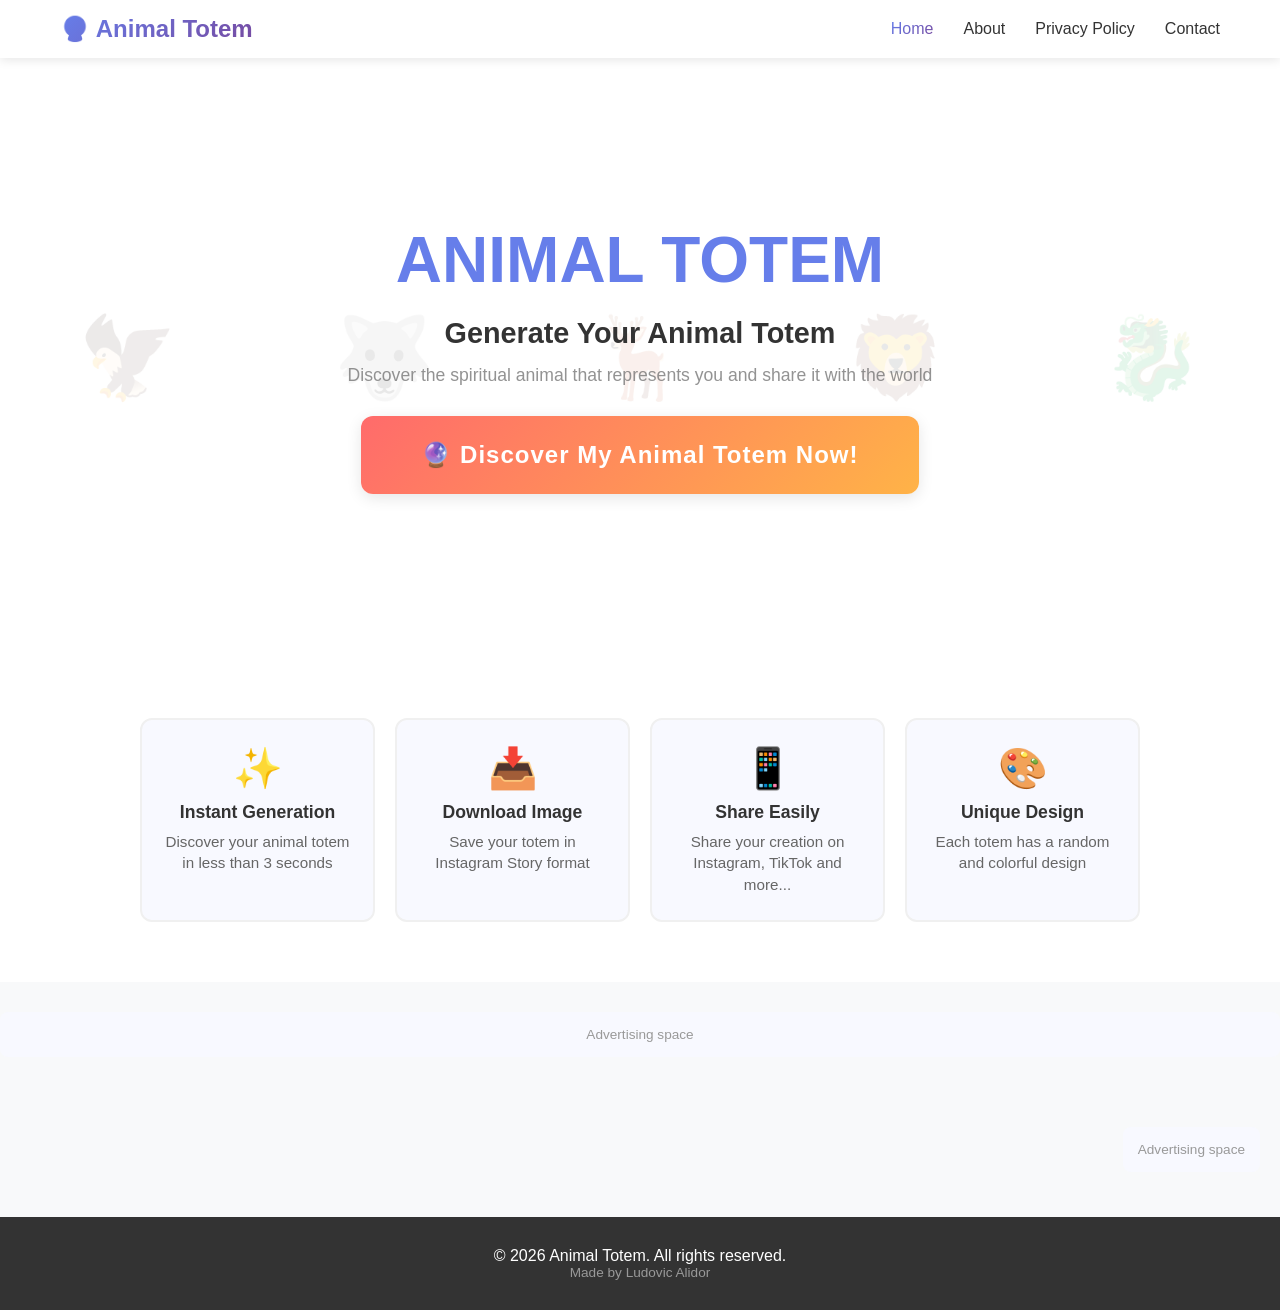
==== index.html @ ddcbb37b "✨ First version" ====
<!DOCTYPE html>
<html lang="en">
<head>
    <meta charset="UTF-8">
    <meta name="viewport" content="width=device-width, initial-scale=1.0">
    <title>Animal Totem - Discover Your Spiritual Animal</title>
    <link rel="stylesheet" href="style.css">
</head>
<body>
    <!-- Navigation -->
    <nav class="navbar">
        <div class="nav-container">
            <a href="index.html" class="nav-logo">🔮 Animal Totem</a>
            <ul class="nav-menu">
                <li class="nav-item">
                    <a href="index.html" class="nav-link active">Home</a>
                </li>
                <li class="nav-item">
                    <a href="pages/about.html" class="nav-link">About</a>
                </li>
                <li class="nav-item">
                    <a href="pages/privacy.html" class="nav-link">Privacy Policy</a>
                </li>
                <li class="nav-item">
                    <a href="pages/contact.html" class="nav-link">Contact</a>
                </li>
            </ul>
        </div>
    </nav>

    <!-- Hero Section -->
    <div class="hero">
        <div class="hero-content">
            <h1 class="hero-title">ANIMAL TOTEM</h1>
            <p class="hero-subtitle">Generate Your Animal Totem</p>
            <p class="hero-description">Discover the spiritual animal that represents you and share it with the world</p>
            <a href="pages/generator.html" class="btn btn-primary hero-btn btn-cta">🔮 Discover My Animal Totem Now!</a>
        </div>
        <div class="hero-background">
            <div class="floating-emoji">🦅</div>
            <div class="floating-emoji emoji-2">🐺</div>
            <div class="floating-emoji emoji-3">🦌</div>
            <div class="floating-emoji emoji-4">🦁</div>
            <div class="floating-emoji emoji-5">🐉</div>
        </div>
    </div>

    <!-- Features Section -->
    <div class="features">
        <div class="features-container">
            <div class="feature-card">
                <div class="feature-emoji">✨</div>
                <h3>Instant Generation</h3>
                <p>Discover your animal totem in less than 3 seconds</p>
            </div>
            <div class="feature-card">
                <div class="feature-emoji">📥</div>
                <h3>Download Image</h3>
                <p>Save your totem in Instagram Story format</p>
            </div>
            <div class="feature-card">
                <div class="feature-emoji">📱</div>
                <h3>Share Easily</h3>
                <p>Share your creation on Instagram, TikTok and more...</p>
            </div>
            <div class="feature-card">
                <div class="feature-emoji">🎨</div>
                <h3>Unique Design</h3>
                <p>Each totem has a random and colorful design</p>
            </div>
        </div>
    </div>

    <!-- AdSense Space -->
    <div class="adspace-inline">
        <!-- Google AdSense 728x90 or 300x250 -->
        <p style="color: #999; font-size: 0.85em;">Advertising space</p>
    </div>

    <!-- AdSense Sidebar Space -->
    <div style="text-align: center; padding: 40px 20px;">
        <div class="adspace-sidebar" style="display: inline-block;">
            <!-- Google AdSense 336x280 -->
            <p style="color: #999; font-size: 0.85em;">Advertising space</p>
        </div>
    </div>

    <!-- Footer -->
    <footer class="footer">
        <p>&copy; 2026 Animal Totem. All rights reserved.</p>
        <p class="footer-credit">Made by Ludovic Alidor</p>
    </footer>
</body>
</html>
---- style.css ----
* {
    margin: 0;
    padding: 0;
    box-sizing: border-box;
}

body {
    font-family: -apple-system, BlinkMacSystemFont, 'Segoe UI', Roboto, Oxygen, Ubuntu, Cantarell, sans-serif;
    background: #f8f9fa;
    min-height: 100vh;
}

/* Navigation Bar */
.navbar {
    background: white;
    box-shadow: 0 2px 10px rgba(0, 0, 0, 0.1);
    position: sticky;
    top: 0;
    z-index: 100;
}

.nav-container {
    max-width: 1200px;
    margin: 0 auto;
    display: flex;
    justify-content: space-between;
    align-items: center;
    padding: 15px 20px;
}

.nav-logo {
    font-size: 1.5em;
    font-weight: 700;
    background: linear-gradient(135deg, #667eea 0%, #764ba2 100%);
    -webkit-background-clip: text;
    -webkit-text-fill-color: transparent;
    background-clip: text;
    text-decoration: none;
}

.nav-menu {
    display: flex;
    list-style: none;
    gap: 30px;
}

.nav-item {
    position: relative;
}

.nav-link {
    text-decoration: none;
    color: #333;
    font-weight: 500;
    transition: color 0.3s ease;
}

.nav-link:hover,
.nav-link.active {
    background: linear-gradient(135deg, #667eea 0%, #764ba2 100%);
    -webkit-background-clip: text;
    -webkit-text-fill-color: transparent;
    background-clip: text;
}

/* Hero Section */
.hero {
    background: white;
    color: #333;
    padding: 80px 20px;
    text-align: center;
    position: relative;
    overflow: hidden;
    min-height: 600px;
    display: flex;
    align-items: center;
    justify-content: center;
}

.hero-content {
    position: relative;
    z-index: 2;
    max-width: 600px;
}

.hero-title {
    font-size: 4em;
    margin-bottom: 20px;
    font-weight: 800;
    text-shadow: none;
    color: #667eea;
}

.hero-subtitle {
    font-size: 1.8em;
    margin-bottom: 15px;
    font-weight: 600;
    text-shadow: none;
    color: #333;
}

.hero-description {
    font-size: 1.1em;
    margin-bottom: 30px;
    opacity: 0.7;
    color: #666;
}

.hero-btn {
    padding: 16px 40px;
    font-size: 1.1em;
}

.btn-cta {
    padding: 25px 60px !important;
    font-size: 1.5em !important;
    font-weight: 800 !important;
    background: linear-gradient(135deg, #ff6b6b 0%, #ffb347 100%) !important;
    color: white !important;
    text-decoration: none !important;
    border: 3px solid white;
    box-shadow: 0 8px 30px rgba(0, 0, 0, 0.2);
    transform: scale(1);
    animation: pulse-cta 2s ease-in-out infinite;
    letter-spacing: 1px;
    display: inline-block;
}

.btn-cta:hover {
    background: linear-gradient(135deg, #ff5555 0%, #ff9d3d 100%) !important;
    box-shadow: 0 12px 40px rgba(0, 0, 0, 0.3) !important;
    transform: scale(1.05) !important;
    text-decoration: none !important;
}

.btn-cta:visited {
    color: white !important;
    text-decoration: none !important;
}

@keyframes pulse-cta {
    0%, 100% {
        transform: scale(1);
    }
    50% {
        transform: scale(1.02);
    }
}

.hero-background {
    position: absolute;
    top: 0;
    left: 0;
    right: 0;
    bottom: 0;
    opacity: 0.1;
    display: flex;
    align-items: center;
    justify-content: space-around;
    z-index: 1;
}

.floating-emoji {
    font-size: 5em;
    animation: float 6s ease-in-out infinite;
}

.emoji-2 {
    animation-delay: 1s;
}

.emoji-3 {
    animation-delay: 2s;
}

.emoji-4 {
    animation-delay: 3s;
}

.emoji-5 {
    animation-delay: 4s;
}

@keyframes float {
    0%, 100% {
        transform: translateY(0px);
    }
    50% {
        transform: translateY(-20px);
    }
}

/* Features Section */
.features {
    padding: 60px 20px;
    background: white;
}

.features-container {
    max-width: 1000px;
    margin: 0 auto;
    display: grid;
    grid-template-columns: repeat(auto-fit, minmax(200px, 1fr));
    gap: 20px;
}

.feature-card {
    background: #f8f9ff;
    padding: 25px 20px;
    border-radius: 12px;
    text-align: center;
    border: 2px solid #f0f0f0;
    transition: all 0.3s ease;
}

.feature-card:hover {
    transform: translateY(-3px);
    border-color: #667eea;
    box-shadow: 0 8px 20px rgba(102, 126, 234, 0.1);
}

.feature-emoji {
    font-size: 2.5em;
    margin-bottom: 10px;
}

.feature-card h3 {
    font-size: 1.1em;
    margin-bottom: 8px;
    color: #333;
}

.feature-card p {
    color: #666;
    line-height: 1.4;
    font-size: 0.95em;
}

/* AdSense Space */
.adspace {
    max-width: 1000px;
    margin: 40px auto;
    padding: 20px;
    text-align: center;
    min-height: 250px;
    background: #f8f9ff;
    border-radius: 12px;
    border: 2px dashed #ddd;
}

.adspace-inline {
    text-align: center;
    margin: 30px 0;
    padding: 15px;
    background: #f8f9ff;
    border-radius: 8px;
}

.adspace-sidebar {
    float: right;
    margin: 0 0 20px 20px;
    text-align: center;
    background: #f8f9ff;
    padding: 15px;
    border-radius: 8px;
}

/* Content Page */
.content-page {
    max-width: 800px;
    background: white;
    padding: 40px;
    border-radius: 15px;
    margin: 40px auto;
    box-shadow: 0 2px 10px rgba(0, 0, 0, 0.05);
}

.content-page h1 {
    color: #333;
    margin-bottom: 30px;
    font-size: 2.5em;
}

.content-page h2 {
    color: #667eea;
    margin-top: 30px;
    margin-bottom: 15px;
    font-size: 1.5em;
}

.content-page section {
    margin-bottom: 30px;
    line-height: 1.8;
    color: #555;
}

.content-page p {
    margin-bottom: 10px;
}

.content-page ul {
    margin-left: 20px;
    margin-bottom: 15px;
}

.content-page li {
    margin-bottom: 8px;
    color: #555;
}

.content-page a {
    color: #667eea;
    text-decoration: none;
    font-weight: 500;
}

.content-page a:hover {
    text-decoration: underline;
}

.contact-section {
    margin-bottom: 40px;
}

.container {
    width: 100%;
    max-width: 500px;
    margin: 40px auto;
    padding: 0 20px;
}

.content {
    background: rgba(255, 255, 255, 0.95);
    border-radius: 20px;
    padding: 30px;
    box-shadow: 0 20px 60px rgba(0, 0, 0, 0.3);
    text-align: center;
}

h1 {
    font-size: 2.5em;
    color: #333;
    margin-bottom: 10px;
}

.subtitle {
    color: #666;
    font-size: 1.1em;
    margin-bottom: 30px;
}

/* Intro Section */
.intro-section {
    background: linear-gradient(135deg, rgba(102, 126, 234, 0.08) 0%, rgba(118, 75, 162, 0.08) 100%);
    border-radius: 15px;
    padding: 30px;
    margin-bottom: 35px;
    text-align: center;
    border: 2px solid rgba(102, 126, 234, 0.2);
}

.intro-text {
    font-size: 1.05em;
    color: #333;
    margin-bottom: 25px;
    line-height: 1.6;
    font-weight: 500;
}

.totem-preview {
    display: flex;
    justify-content: center;
    gap: 15px;
    margin-bottom: 25px;
    flex-wrap: wrap;
}

.preview-item {
    display: flex;
    flex-direction: column;
    align-items: center;
    gap: 8px;
    padding: 12px 15px;
    background: white;
    border-radius: 12px;
    box-shadow: 0 2px 8px rgba(102, 126, 234, 0.15);
    min-width: 90px;
    transition: all 0.3s ease;
}

.preview-item:hover {
    transform: translateY(-5px);
    box-shadow: 0 5px 15px rgba(102, 126, 234, 0.25);
}

.preview-emoji {
    font-size: 2em;
}

.preview-trait {
    font-size: 0.85em;
    color: #666;
    font-weight: 600;
}

.intro-cta {
    font-size: 1.1em;
    color: #667eea;
    font-weight: 600;
    line-height: 1.6;
}

.name-input-container {
    margin-bottom: 25px;
}

.name-input {
    width: 100%;
    padding: 12px 15px;
    font-size: 1em;
    border: 2px solid #667eea;
    border-radius: 10px;
    outline: none;
    transition: all 0.3s ease;
    font-family: inherit;
}

.name-input:focus {
    border-color: #764ba2;
    box-shadow: 0 0 0 3px rgba(102, 126, 234, 0.1);
    background: #f8f9ff;
}

.name-input::placeholder {
    color: #999;
}

.canvas-container {
    background: linear-gradient(135deg, #f5f7fa 0%, #c3cfe2 100%);
    border-radius: 15px;
    padding: 10px;
    display: none;
}

.canvas-container.show {
    display: block;
    margin-bottom: 30px;
    display: flex;
    justify-content: center;
    overflow: hidden;
}

canvas {
    max-width: 100%;
    height: auto;
    border-radius: 10px;
    background: white;
    animation: fadeIn 0.5s ease-in;
}

@keyframes fadeIn {
    from {
        opacity: 0;
        transform: scale(0.95);
    }
    to {
        opacity: 1;
        transform: scale(1);
    }
}

@keyframes spin {
    from {
        transform: rotate(0deg);
    }
    to {
        transform: rotate(360deg);
    }
}

@keyframes fadeOut {
    from {
        opacity: 1;
    }
    to {
        opacity: 0;
    }
}

@keyframes hourglassFlip {
    0%,
    49% {
        transform: rotateZ(0deg);
    }
    50%,
    100% {
        transform: rotateZ(180deg);
    }
}

.loading-overlay {
    position: fixed;
    top: 0;
    left: 0;
    width: 100%;
    height: 100%;
    background: rgba(0, 0, 0, 0.4);
    display: flex;
    align-items: center;
    justify-content: center;
    z-index: 1000;
    animation: fadeIn 0.3s ease;
}

.loading-overlay > div {
    display: flex;
    flex-direction: column;
    align-items: center;
    justify-content: center;
    gap: 15px;
}

.hourglass {
    font-size: 80px;
    animation: hourglassFlip 1.5s ease-in-out infinite;
    display: inline-block;
}

.loading-spinner {
    width: 80px;
    height: 80px;
    border: 4px solid rgba(255, 255, 255, 0.3);
    border-top: 4px solid white;
    border-radius: 50%;
    animation: spin 1.5s linear infinite;
}

.loading-text {
    color: white;
    font-size: 1.2em;
    font-weight: 600;
    text-align: center;
}

.buttons {
    display: flex;
    gap: 15px;
    margin-bottom: 25px;
    flex-direction: column;
}

.btn {
    padding: 15px 30px;
    font-size: 1.1em;
    border: none;
    border-radius: 12px;
    cursor: pointer;
    font-weight: 600;
    transition: all 0.3s ease;
    box-shadow: 0 4px 15px rgba(0, 0, 0, 0.1);
}

.btn-primary {
    background: linear-gradient(135deg, #667eea 0%, #764ba2 100%);
    color: white;
}

.btn-primary:hover:not(:disabled) {
    transform: translateY(-2px);
    box-shadow: 0 6px 20px rgba(102, 126, 234, 0.4);
}

.btn-secondary {
    background: #f0f0f0;
    color: #333;
}

.btn-secondary:hover:not(:disabled) {
    background: #e0e0e0;
    transform: translateY(-2px);
}

.btn:disabled {
    opacity: 0.5;
    cursor: not-allowed;
}

.info {
    padding: 20px;
    background: #f8f9ff;
    border-radius: 12px;
    border-left: 4px solid #667eea;
}

#totemInfo {
    color: #333;
    font-size: 1em;
    line-height: 1.6;
}

.loading {
    opacity: 0.7;
    pointer-events: none;
}

/* Mobile responsive */
@media (max-width: 480px) {
    .content {
        padding: 20px;
    }

    h1 {
        font-size: 2em;
    }

    .btn {
        padding: 12px 24px;
        font-size: 1em;
    }

    .hero-title {
        font-size: 2.5em;
    }

    .hero-subtitle {
        font-size: 1.3em;
    }

    .nav-menu {
        gap: 15px;
    }

    .nav-link {
        font-size: 0.9em;
    }
}

/* Footer */
.footer {
    background: #333;
    color: white;
    text-align: center;
    padding: 30px 20px;
    margin-top: 50px;
}

.footer p {
    margin: 0;
}

.footer-credit {
    font-size: 0.85em;
    color: #999;
    margin-top: 10px;
}
}
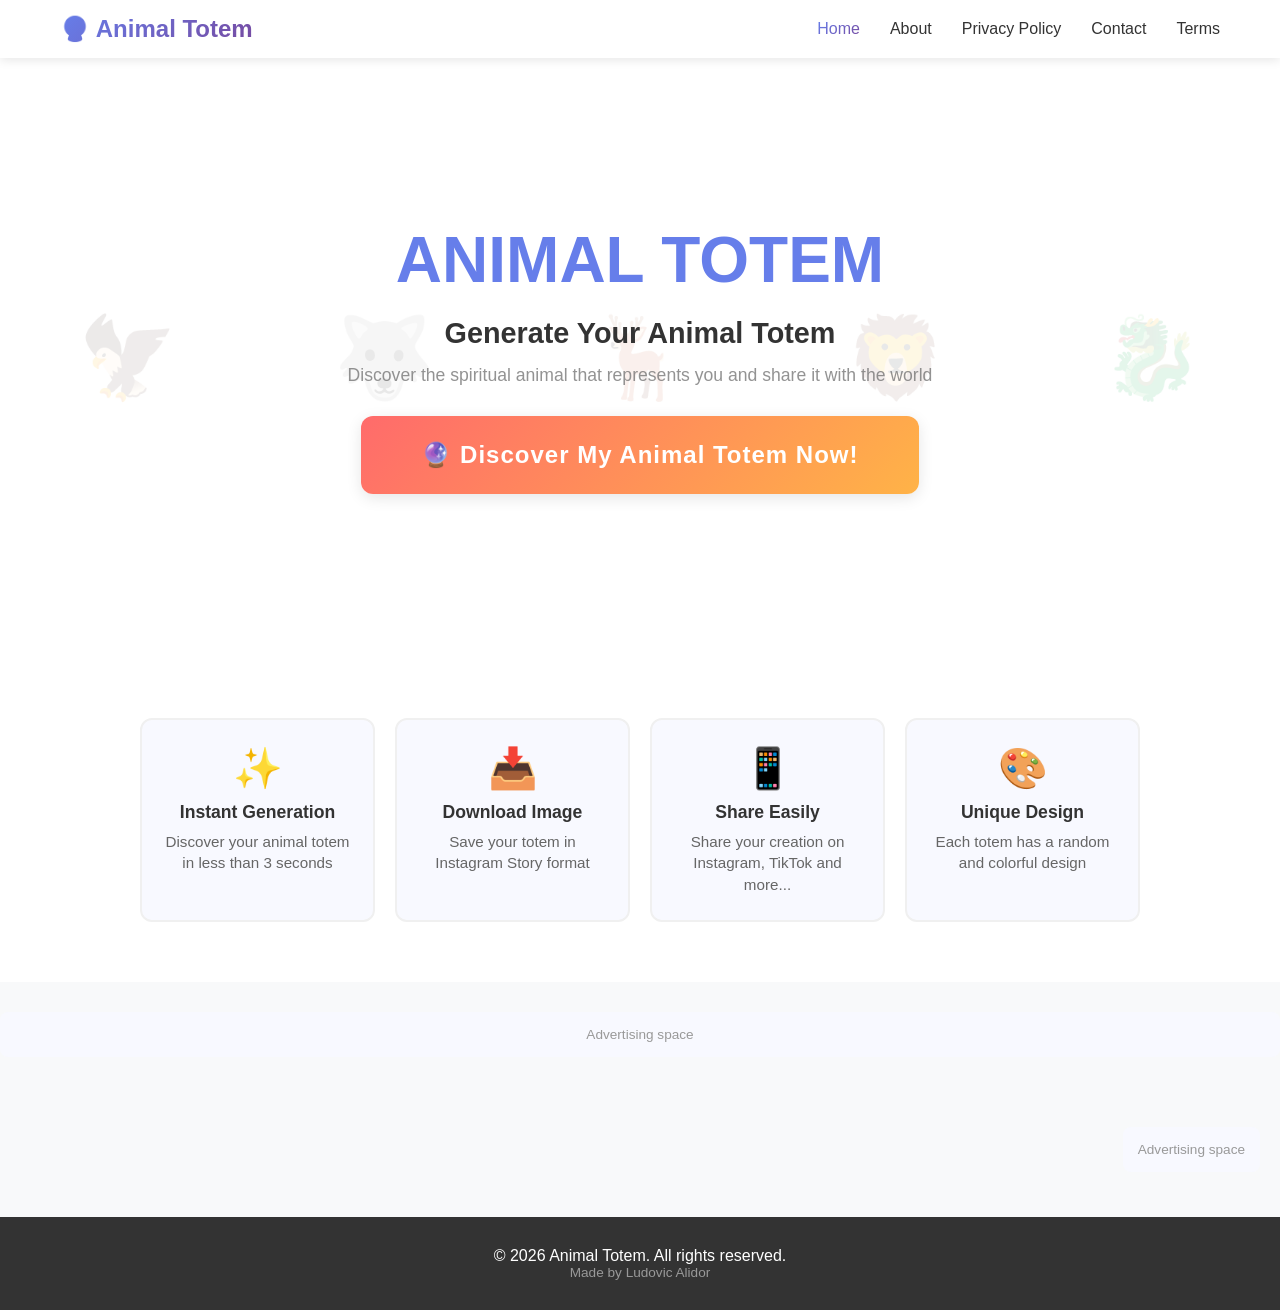
==== commit 9f6546e2: "📄 update Terms and LICENSE" ====
--- a/index.html
+++ b/index.html
@@ -23,6 +23,9 @@
                 </li>
                 <li class="nav-item">
                     <a href="pages/contact.html" class="nav-link">Contact</a>
+                </li>
+                <li class="nav-item">
+                    <a href="pages/terms.html" class="nav-link">Terms</a>
                 </li>
             </ul>
         </div>
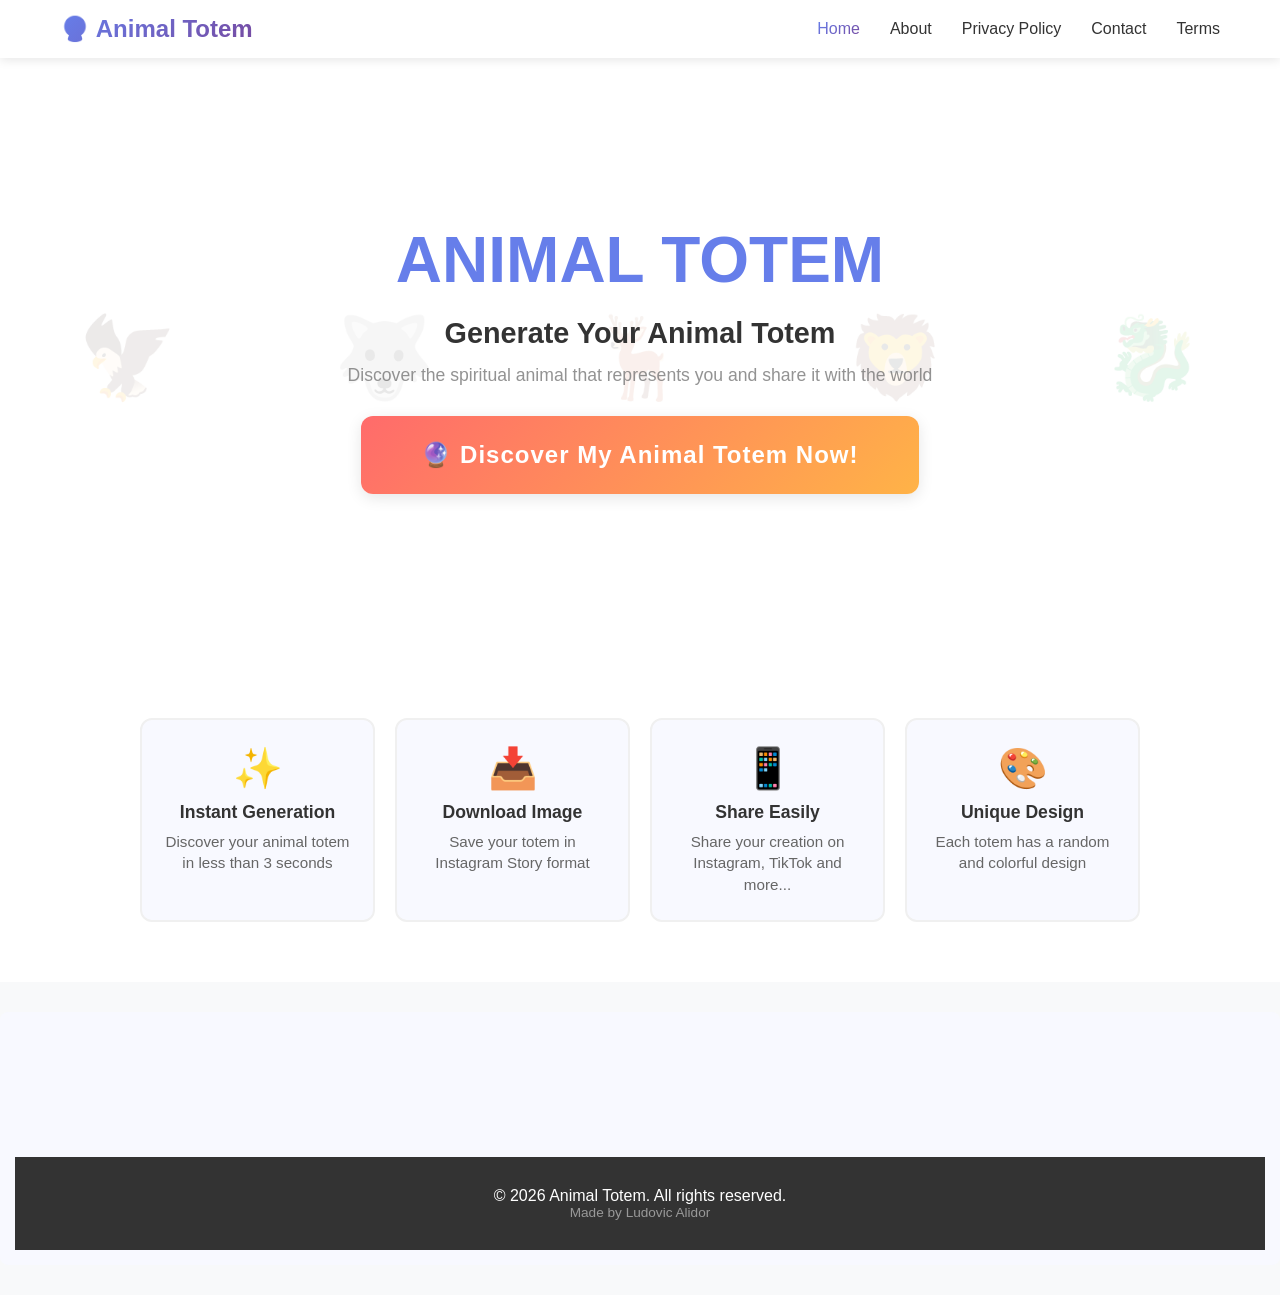
==== commit 43df3606: "remove advertising space placeholders text for cleaner UI" ====
--- a/index.html
+++ b/index.html
@@ -77,14 +77,11 @@
     <!-- AdSense Space -->
     <div class="adspace-inline">
         <!-- Google AdSense 728x90 or 300x250 -->
-        <p style="color: #999; font-size: 0.85em;">Advertising space</p>
-    </div>
 
     <!-- AdSense Sidebar Space -->
     <div style="text-align: center; padding: 40px 20px;">
         <div class="adspace-sidebar" style="display: inline-block;">
             <!-- Google AdSense 336x280 -->
-            <p style="color: #999; font-size: 0.85em;">Advertising space</p>
         </div>
     </div>
 
--- a/style.css
+++ b/style.css
@@ -435,6 +435,71 @@
     color: #999;
 }
 
+/* Color Selector */
+.color-selector-container {
+    margin-bottom: 30px;
+    text-align: center;
+}
+
+.color-selector-label {
+    font-size: 0.95em;
+    color: #666;
+    font-weight: 600;
+    margin-bottom: 12px;
+}
+
+.color-selector {
+    display: flex;
+    justify-content: center;
+    gap: 10px;
+    flex-wrap: wrap;
+    align-items: center;
+}
+
+.color-subcategory {
+    font-size: 0.8em;
+    color: #999;
+    font-weight: 600;
+    text-transform: uppercase;
+    letter-spacing: 1px;
+    margin: 5px 0;
+    width: 100%;
+}
+
+.color-btn {
+    width: 45px;
+    height: 45px;
+    border-radius: 50%;
+    border: 3px solid transparent;
+    cursor: pointer;
+    transition: all 0.3s ease;
+    box-shadow: 0 2px 8px rgba(0, 0, 0, 0.2);
+}
+
+.color-btn:hover {
+    transform: scale(1.1);
+    box-shadow: 0 4px 12px rgba(0, 0, 0, 0.3);
+}
+
+.color-btn.selected {
+    border-color: #333;
+    transform: scale(1.15);
+    box-shadow: 0 0 0 4px rgba(51, 51, 51, 0.2);
+}
+
+.random-color {
+    background: linear-gradient(135deg, #667eea 0%, #764ba2 25%, #f093fb 50%, #4facfe 75%, #43e97b 100%) !important;
+    font-size: 0.9em;
+    display: flex;
+    align-items: center;
+    justify-content: center;
+    color: white;
+    font-weight: bold;
+    width: auto;
+    padding: 0 12px;
+    gap: 5px;
+}
+
 .canvas-container {
     background: linear-gradient(135deg, #f5f7fa 0%, #c3cfe2 100%);
     border-radius: 15px;
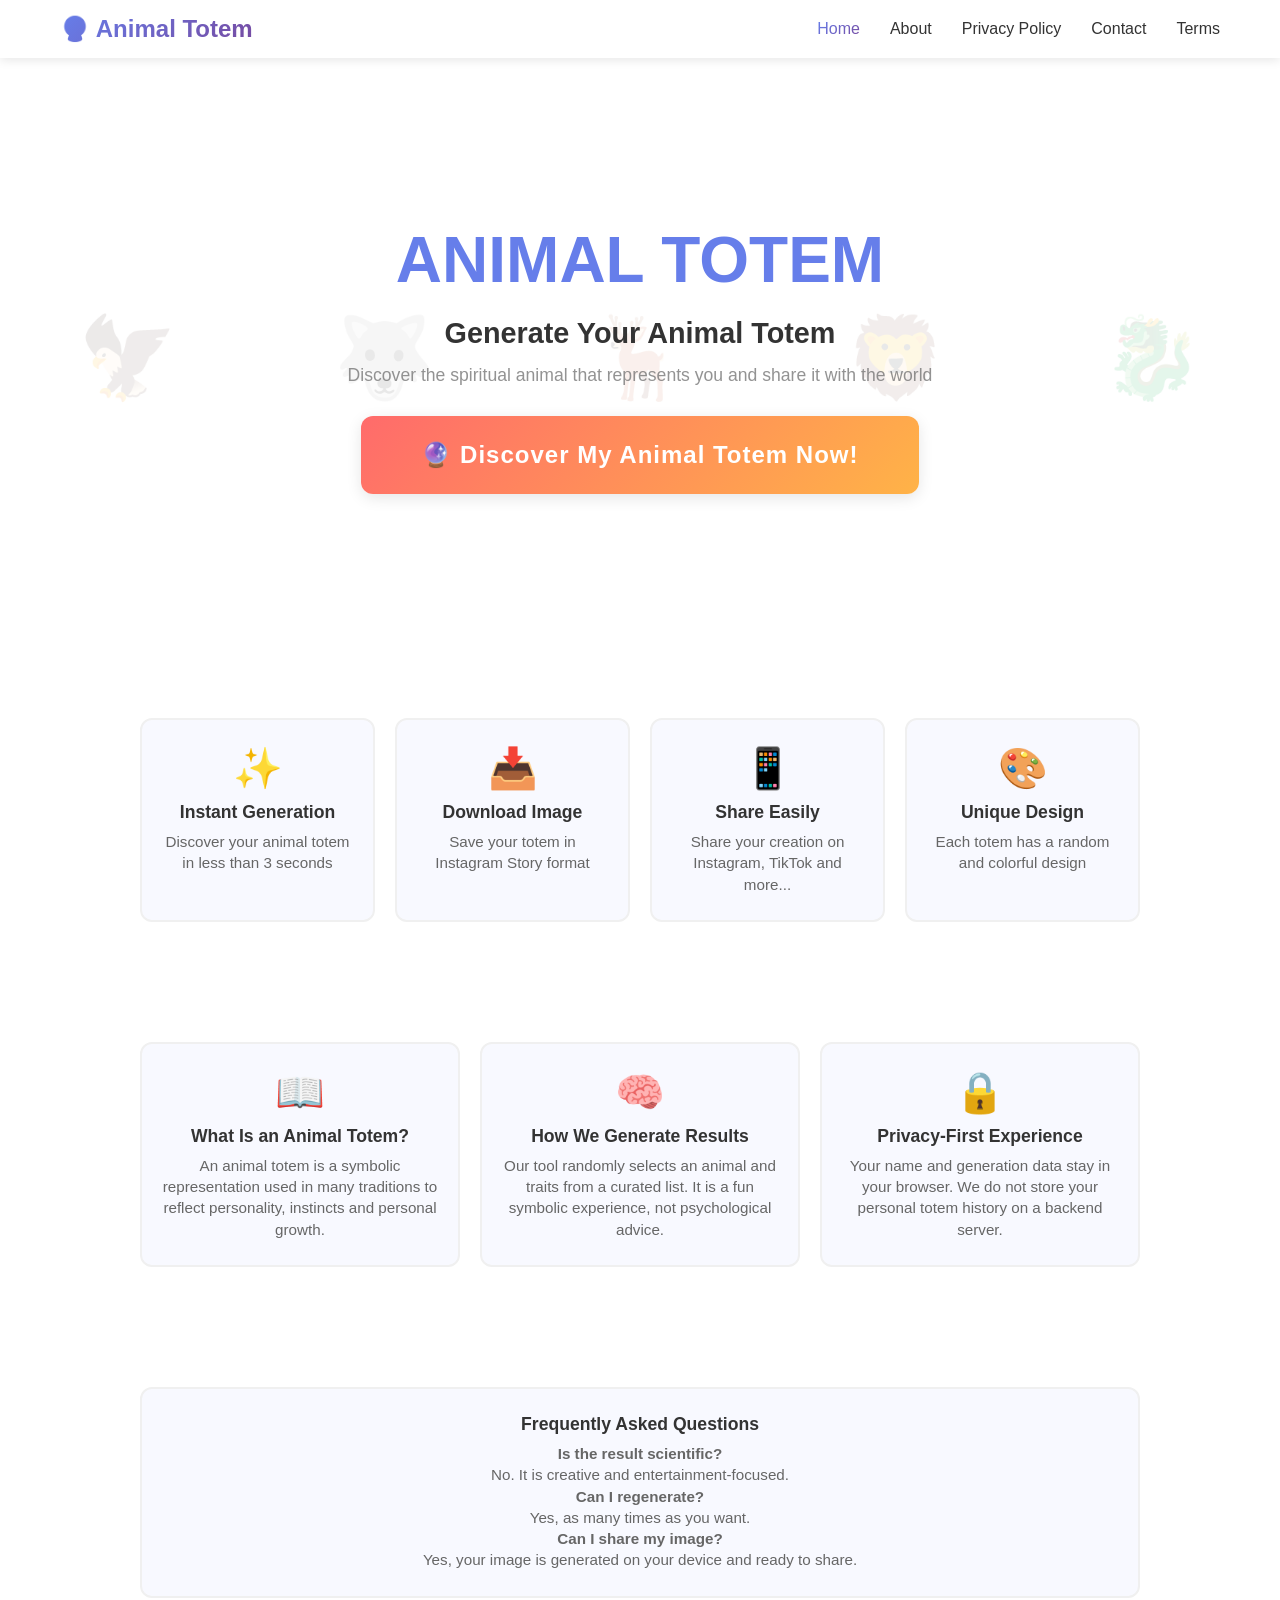
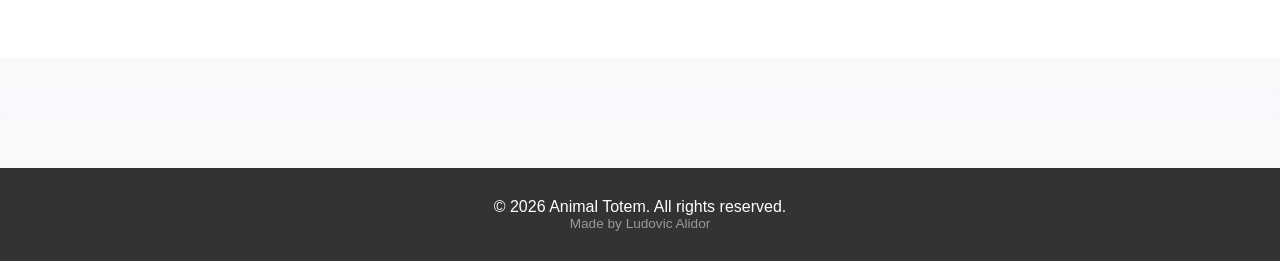
==== commit 9c6e5da6: "🚧  Optimization" ====
--- a/index.html
+++ b/index.html
@@ -5,6 +5,8 @@
     <meta name="viewport" content="width=device-width, initial-scale=1.0">
     <title>Animal Totem - Discover Your Spiritual Animal</title>
     <link rel="stylesheet" href="style.css">
+    <script defer src="https://cdn.vercel-insights.com/v1/script.js"></script>
+<script async src="https://pagead2.googlesyndication.com/pagead/js/adsbygoogle.js?client=ADSENSE_ID_PLACEHOLDER" crossorigin="anonymous"></script>
 </head>
 <body>
     <!-- Navigation -->
@@ -74,15 +76,40 @@
         </div>
     </div>
 
+    <section class="features">
+        <div class="features-container">
+            <div class="feature-card">
+                <div class="feature-emoji">📖</div>
+                <h3>What Is an Animal Totem?</h3>
+                <p>An animal totem is a symbolic representation used in many traditions to reflect personality, instincts and personal growth.</p>
+            </div>
+            <div class="feature-card">
+                <div class="feature-emoji">🧠</div>
+                <h3>How We Generate Results</h3>
+                <p>Our tool randomly selects an animal and traits from a curated list. It is a fun symbolic experience, not psychological advice.</p>
+            </div>
+            <div class="feature-card">
+                <div class="feature-emoji">🔒</div>
+                <h3>Privacy-First Experience</h3>
+                <p>Your name and generation data stay in your browser. We do not store your personal totem history on a backend server.</p>
+            </div>
+        </div>
+    </section>
+
+    <section class="features">
+        <div class="features-container">
+            <div class="feature-card">
+                <h3>Frequently Asked Questions</h3>
+                <p><strong>Is the result scientific?</strong><br>No. It is creative and entertainment-focused.</p>
+                <p><strong>Can I regenerate?</strong><br>Yes, as many times as you want.</p>
+                <p><strong>Can I share my image?</strong><br>Yes, your image is generated on your device and ready to share.</p>
+            </div>
+        </div>
+    </section>
+
     <!-- AdSense Space -->
     <div class="adspace-inline">
         <!-- Google AdSense 728x90 or 300x250 -->
-
-    <!-- AdSense Sidebar Space -->
-    <div style="text-align: center; padding: 40px 20px;">
-        <div class="adspace-sidebar" style="display: inline-block;">
-            <!-- Google AdSense 336x280 -->
-        </div>
     </div>
 
     <!-- Footer -->
--- a/style.css
+++ b/style.css
@@ -672,10 +672,50 @@
 @media (max-width: 480px) {
     .content {
         padding: 20px;
+        display: flex;
+        flex-direction: column;
     }
 
     h1 {
         font-size: 2em;
+        order: 1;
+    }
+
+    .subtitle {
+        order: 2;
+    }
+
+    #intro-section {
+        order: 3;
+        display: none;
+    }
+
+    .name-input-container {
+        order: 4;
+    }
+
+    .color-selector-container {
+        order: 5;
+    }
+
+    .buttons {
+        order: 6;
+    }
+
+    #canvas-container {
+        order: 7;
+    }
+
+    .adspace-inline {
+        order: 8;
+    }
+
+    .adspace-sidebar {
+        order: 9;
+    }
+
+    .info {
+        order: 10;
     }
 
     .btn {
@@ -718,4 +758,3 @@
     color: #999;
     margin-top: 10px;
 }
-}
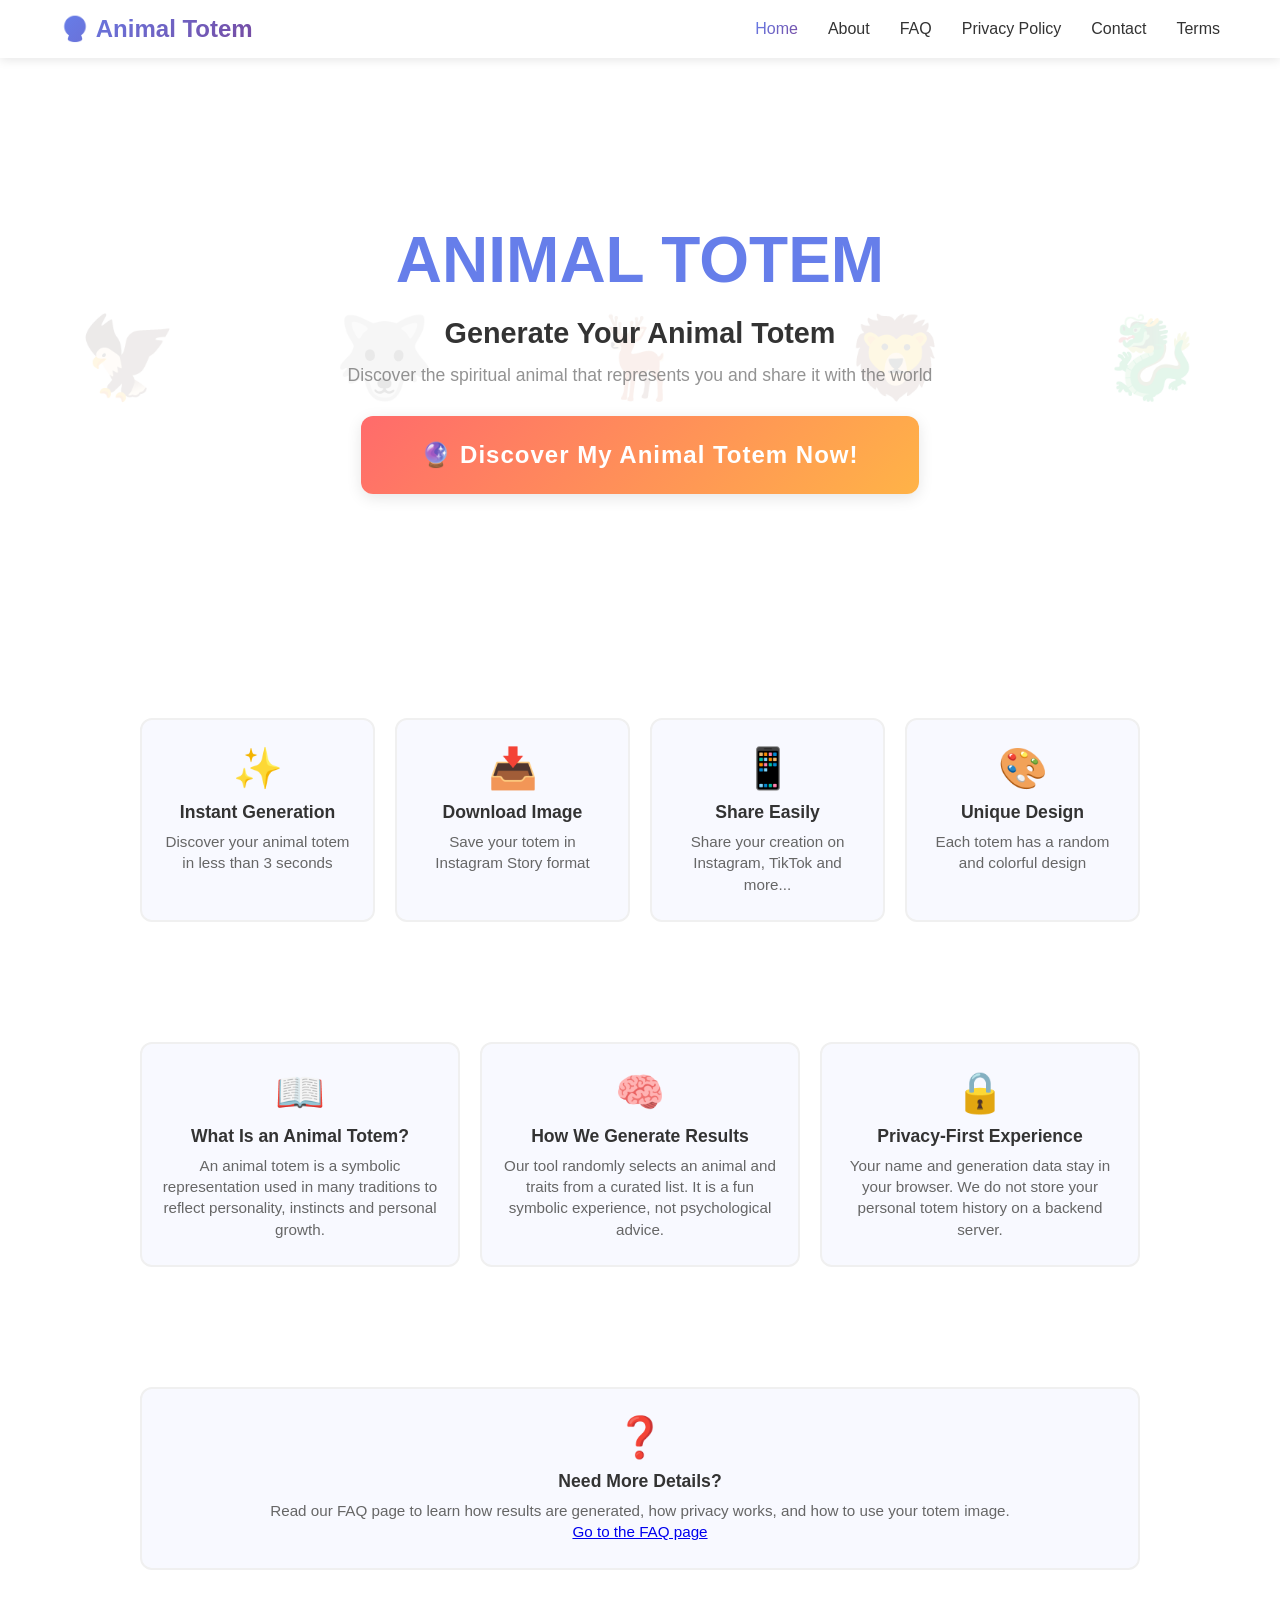
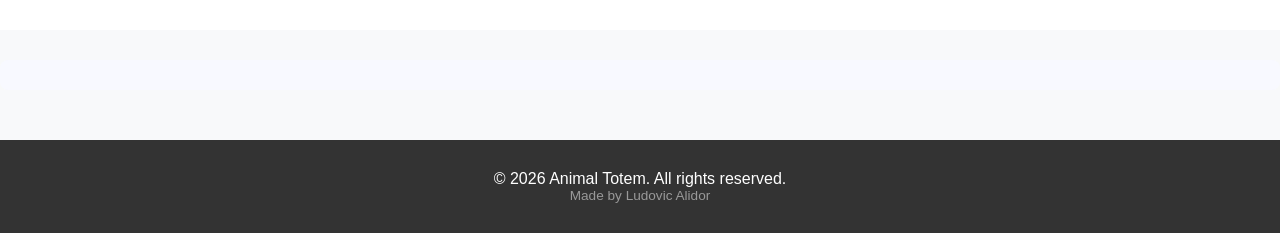
==== commit a79eef45: "🚧  Optimization SEO" ====
--- a/index.html
+++ b/index.html
@@ -4,6 +4,11 @@
     <meta charset="UTF-8">
     <meta name="viewport" content="width=device-width, initial-scale=1.0">
     <title>Animal Totem - Discover Your Spiritual Animal</title>
+    <meta name="description" content="Discover your symbolic animal totem in seconds. Generate a personalized totem image, learn the meaning behind it, and share your result easily.">
+    <meta name="robots" content="index, follow">
+    <meta property="og:title" content="Animal Totem - Discover Your Spiritual Animal">
+    <meta property="og:description" content="Generate a unique animal totem and download a shareable image in story format.">
+    <meta property="og:type" content="website">
     <link rel="stylesheet" href="style.css">
     <script defer src="https://cdn.vercel-insights.com/v1/script.js"></script>
 <script async src="https://pagead2.googlesyndication.com/pagead/js/adsbygoogle.js?client=ADSENSE_ID_PLACEHOLDER" crossorigin="anonymous"></script>
@@ -19,6 +24,9 @@
                 </li>
                 <li class="nav-item">
                     <a href="pages/about.html" class="nav-link">About</a>
+                </li>
+                <li class="nav-item">
+                    <a href="pages/faq.html" class="nav-link">FAQ</a>
                 </li>
                 <li class="nav-item">
                     <a href="pages/privacy.html" class="nav-link">Privacy Policy</a>
@@ -99,10 +107,10 @@
     <section class="features">
         <div class="features-container">
             <div class="feature-card">
-                <h3>Frequently Asked Questions</h3>
-                <p><strong>Is the result scientific?</strong><br>No. It is creative and entertainment-focused.</p>
-                <p><strong>Can I regenerate?</strong><br>Yes, as many times as you want.</p>
-                <p><strong>Can I share my image?</strong><br>Yes, your image is generated on your device and ready to share.</p>
+                <div class="feature-emoji">❓</div>
+                <h3>Need More Details?</h3>
+                <p>Read our FAQ page to learn how results are generated, how privacy works, and how to use your totem image.</p>
+                <p><a href="pages/faq.html">Go to the FAQ page</a></p>
             </div>
         </div>
     </section>
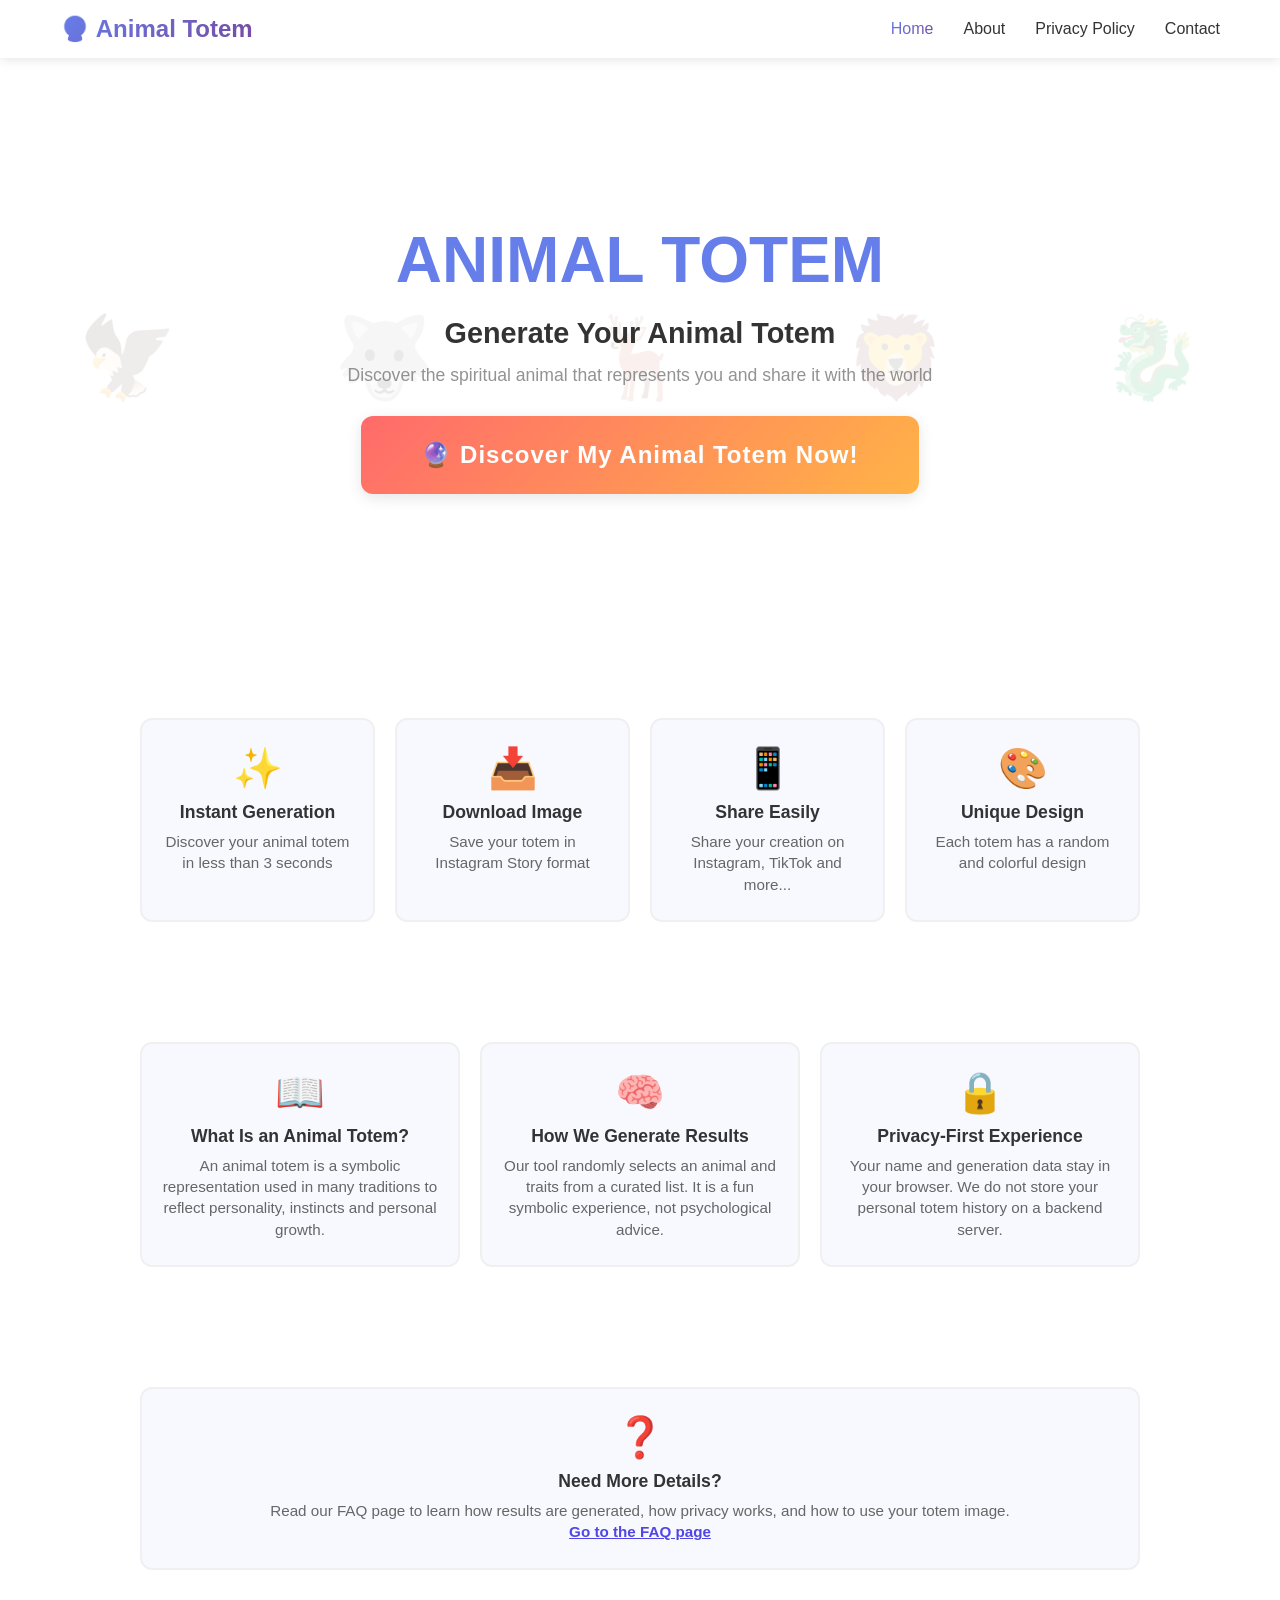
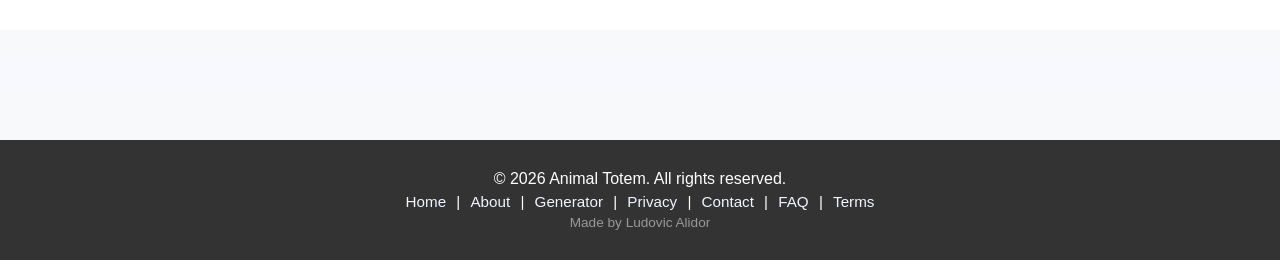
==== commit 55138c79: "🚧  Optimization Footer" ====
--- a/index.html
+++ b/index.html
@@ -26,16 +26,10 @@
                     <a href="pages/about.html" class="nav-link">About</a>
                 </li>
                 <li class="nav-item">
-                    <a href="pages/faq.html" class="nav-link">FAQ</a>
-                </li>
-                <li class="nav-item">
                     <a href="pages/privacy.html" class="nav-link">Privacy Policy</a>
                 </li>
                 <li class="nav-item">
                     <a href="pages/contact.html" class="nav-link">Contact</a>
-                </li>
-                <li class="nav-item">
-                    <a href="pages/terms.html" class="nav-link">Terms</a>
                 </li>
             </ul>
         </div>
@@ -123,6 +117,7 @@
     <!-- Footer -->
     <footer class="footer">
         <p>&copy; 2026 Animal Totem. All rights reserved.</p>
+        <p class="footer-links"><a href="index.html">Home</a> | <a href="pages/about.html">About</a> | <a href="pages/generator.html">Generator</a> | <a href="pages/privacy.html">Privacy</a> | <a href="pages/contact.html">Contact</a> | <a href="pages/faq.html">FAQ</a> | <a href="pages/terms.html">Terms</a></p>
         <p class="footer-credit">Made by Ludovic Alidor</p>
     </footer>
 </body>
--- a/style.css
+++ b/style.css
@@ -236,6 +236,20 @@
     font-size: 0.95em;
 }
 
+.feature-card a {
+    color: #4f46e5;
+    font-weight: 600;
+    text-decoration: underline;
+}
+
+.feature-card a:visited {
+    color: #4f46e5;
+}
+
+.feature-card a:hover {
+    color: #3730a3;
+}
+
 /* AdSense Space */
 .adspace {
     max-width: 1000px;
@@ -753,6 +767,28 @@
     margin: 0;
 }
 
+.footer-links {
+    margin-top: 10px;
+    font-size: 0.95em;
+    font-weight: 500;
+    line-height: 1.8;
+}
+
+.footer-links a {
+    color: #f2f4ff;
+    text-decoration: none;
+    margin: 0 6px;
+}
+
+.footer-links a:visited {
+    color: #f2f4ff;
+}
+
+.footer-links a:hover {
+    color: #ffffff;
+    text-decoration: underline;
+}
+
 .footer-credit {
     font-size: 0.85em;
     color: #999;
